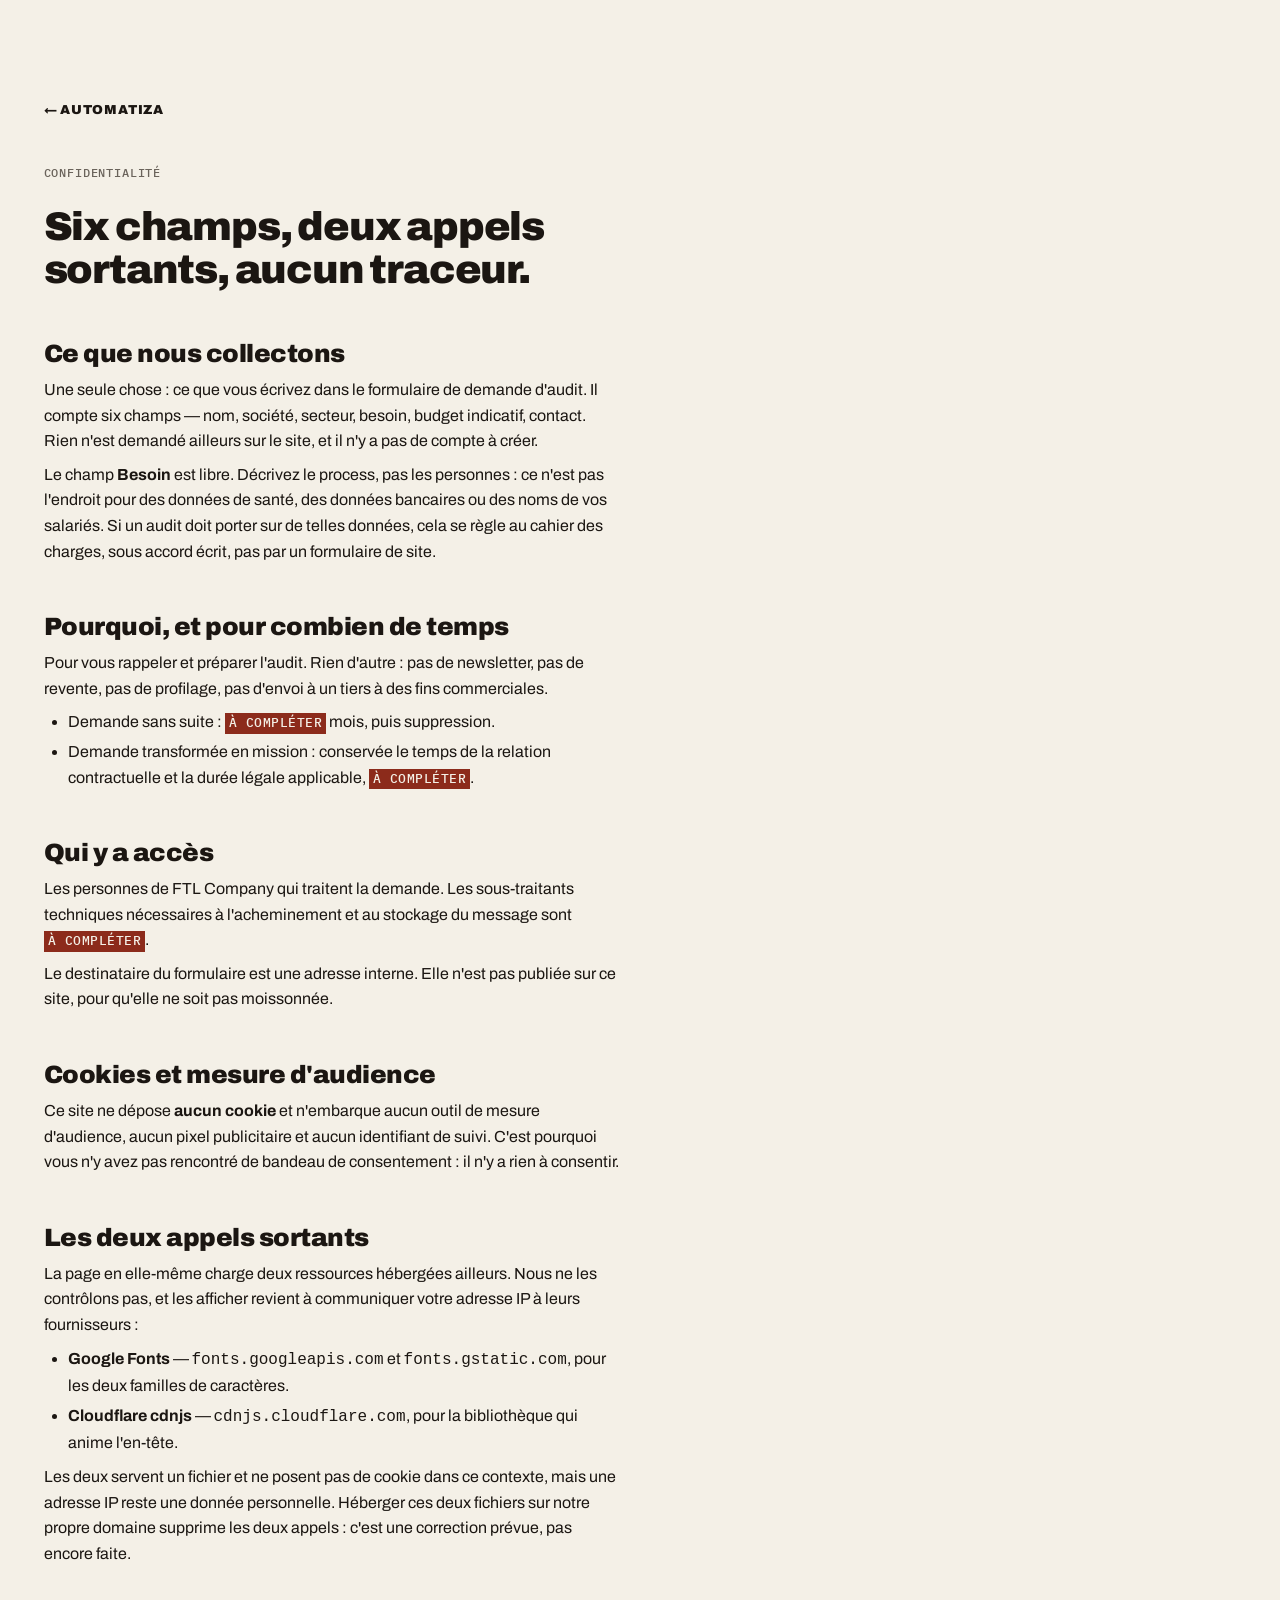
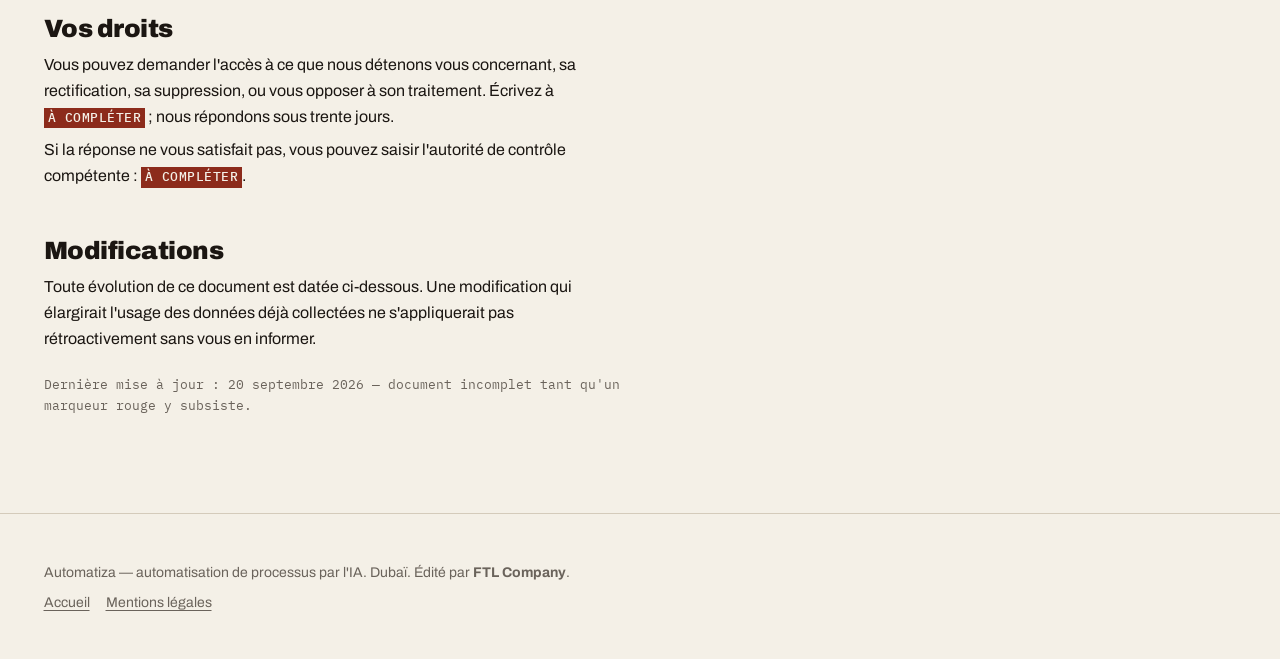
==== confidentialite.html @ 6435402e "Corriger les defauts releves par les deux audits Le tas 1 de l'audit landing-page-design, plus la hi" ====
<!doctype html>
<html lang="fr">
<meta charset="utf-8">
<meta name="viewport" content="width=device-width,initial-scale=1">
<title>Confidentialité — Automatiza</title>
<meta name="description" content="Ce que le formulaire d'audit collecte, où vont les données, et ce que le site appelle en dehors de nos serveurs.">
<meta name="robots" content="noindex">
<link rel="icon" href="favicon.svg" type="image/svg+xml">
<link rel="preconnect" href="https://fonts.gstatic.com" crossorigin>
<link rel="stylesheet" href="https://fonts.googleapis.com/css2?family=Archivo:wdth,wght@62..125,400;62..125,900&family=IBM+Plex+Mono:wght@400;500&display=swap">
<link rel="stylesheet" href="legal.css">

<main>
  <div class="wrap">
    <a class="retour" href="index.html">&#8592; Automatiza</a>
    <span class="eyebrow">Confidentialité</span>
    <h1 class="prose">Six champs, deux appels sortants, aucun traceur.</h1>

    <div class="prose">
      <h2>Ce que nous collectons</h2>
      <p>Une seule chose : ce que vous écrivez dans le formulaire de demande d'audit. Il compte six
        champs — nom, société, secteur, besoin, budget indicatif, contact. Rien n'est demandé
        ailleurs sur le site, et il n'y a pas de compte à créer.</p>
      <p>Le champ <strong>Besoin</strong> est libre. Décrivez le process, pas les personnes : ce
        n'est pas l'endroit pour des données de santé, des données bancaires ou des noms de vos
        salariés. Si un audit doit porter sur de telles données, cela se règle au cahier des
        charges, sous accord écrit, pas par un formulaire de site.</p>

      <h2>Pourquoi, et pour combien de temps</h2>
      <p>Pour vous rappeler et préparer l'audit. Rien d'autre : pas de newsletter, pas de revente,
        pas de profilage, pas d'envoi à un tiers à des fins commerciales.</p>
      <ul>
        <li>Demande sans suite : <span class="todo">à compléter</span> mois, puis suppression.</li>
        <li>Demande transformée en mission : conservée le temps de la relation contractuelle et la
          durée légale applicable, <span class="todo">à compléter</span>.</li>
      </ul>

      <h2>Qui y a accès</h2>
      <p>Les personnes de FTL Company qui traitent la demande. Les sous-traitants techniques
        nécessaires à l'acheminement et au stockage du message sont
        <span class="todo">à compléter</span>.</p>
      <p>Le destinataire du formulaire est une adresse interne. Elle n'est pas publiée sur ce site,
        pour qu'elle ne soit pas moissonnée.</p>

      <h2>Cookies et mesure d'audience</h2>
      <p>Ce site ne dépose <strong>aucun cookie</strong> et n'embarque aucun outil de mesure
        d'audience, aucun pixel publicitaire et aucun identifiant de suivi. C'est pourquoi vous n'y
        avez pas rencontré de bandeau de consentement : il n'y a rien à consentir.</p>

      <h2>Les deux appels sortants</h2>
      <p>La page en elle-même charge deux ressources hébergées ailleurs. Nous ne les contrôlons pas,
        et les afficher revient à communiquer votre adresse IP à leurs fournisseurs :</p>
      <ul>
        <li><strong>Google Fonts</strong> — <code>fonts.googleapis.com</code> et
          <code>fonts.gstatic.com</code>, pour les deux familles de caractères.</li>
        <li><strong>Cloudflare cdnjs</strong> — <code>cdnjs.cloudflare.com</code>, pour la
          bibliothèque qui anime l'en-tête.</li>
      </ul>
      <p>Les deux servent un fichier et ne posent pas de cookie dans ce contexte, mais une adresse IP
        reste une donnée personnelle. Héberger ces deux fichiers sur notre propre domaine supprime
        les deux appels : c'est une correction prévue, pas encore faite.</p>

      <h2>Vos droits</h2>
      <p>Vous pouvez demander l'accès à ce que nous détenons vous concernant, sa rectification, sa
        suppression, ou vous opposer à son traitement. Écrivez à
        <span class="todo">à compléter</span> ; nous répondons sous trente jours.</p>
      <p>Si la réponse ne vous satisfait pas, vous pouvez saisir l'autorité de contrôle compétente :
        <span class="todo">à compléter</span>.</p>

      <h2>Modifications</h2>
      <p>Toute évolution de ce document est datée ci-dessous. Une modification qui élargirait l'usage
        des données déjà collectées ne s'appliquerait pas rétroactivement sans vous en informer.</p>

      <span class="maj">Dernière mise à jour : 20 septembre 2026 &#8212; document incomplet tant
        qu'un marqueur rouge y subsiste.</span>
    </div>
  </div>
</main>

<footer>
  <div class="wrap">
    <p style="margin:0">Automatiza &#8212; automatisation de processus par l'IA. Dubaï.
      Édité par <strong>FTL Company</strong>.</p>
    <nav class="foot-nav" aria-label="Informations légales">
      <a href="index.html">Accueil</a>
      <a href="mentions-legales.html">Mentions légales</a>
    </nav>
  </div>
</footer>
---- legal.css ----
/* Feuille des pages legales. Elles ne portent ni heros, ni plaque, ni RECTO :
   ce sont des pages de texte, et le systeme y tient par la typographie seule.
   Les jetons sont recopies de index.html plutot qu-importes — le prototype n-a
   pas de feuille commune, et en inventer une pour deux pages de texte ferait
   porter a index.html une requete de plus pour rien. */
:root{
  --surface:#F4F0E7; --neutral:#E9E1D2; --border:#D4CBBB;
  --ink:#1B1612; --maigre:#6A635B; --prusse:#0E5071; --erreur:#8C2B1B;
  --s-xs:4px; --s-sm:8px; --s-md:16px; --s-lg:24px; --s-xl:48px; --s-xxl:96px;
  --mesure:36rem;
  --display:Archivo,"Helvetica Neue",Arial,sans-serif;
  --mono:"IBM Plex Mono",ui-monospace,SFMono-Regular,Menlo,monospace;
}
*{box-sizing:border-box}
html{scrollbar-width:thin;scrollbar-color:var(--ink) transparent}
::-webkit-scrollbar{width:8px;height:8px}
::-webkit-scrollbar-track{background:transparent}
::-webkit-scrollbar-thumb{background:var(--ink);border-radius:0}
body{margin:0;background:var(--surface);color:var(--ink);font-family:var(--display);
     font-size:16px;line-height:1.6;-webkit-font-smoothing:antialiased}

.wrap{padding-inline:clamp(16px,3.4vw,48px);padding-block:var(--s-xxl);
      max-width:1280px;margin:0 auto}
.prose{max-width:var(--mesure)}
h1{font-family:var(--display);font-weight:900;font-size:clamp(28px,4.4vw,40px);
   line-height:1.08;letter-spacing:-.03em;text-wrap:balance;margin:0}
h2{font-family:var(--display);font-weight:900;font-size:clamp(20px,2.6vw,25px);
   line-height:1.2;letter-spacing:-.02em;text-wrap:balance;margin:var(--s-xl) 0 var(--s-sm)}
p,li{text-wrap:pretty}
p{margin:var(--s-sm) 0 0}
ul{margin:var(--s-sm) 0 0;padding-left:var(--s-lg)}
li{margin-top:var(--s-xs)}
.eyebrow{display:block;color:var(--maigre);margin-bottom:var(--s-lg);
  font-family:var(--mono);font-weight:500;font-size:12px;line-height:1.3;
  letter-spacing:.07em;text-transform:uppercase}
.maj{display:block;margin-top:var(--s-lg);color:var(--maigre);
  font-family:var(--mono);font-weight:400;font-size:13px}
.filet{border:0;height:1px;background:var(--border);margin:var(--s-xl) 0}

/* Les trous. Ce sont des donnees d-etat civil d-entreprise : numero de registre,
   adresse, hebergeur. Elles ne s-inventent pas, et une mention legale inventee
   est pire que pas de mention legale du tout. Elles sont donc marquees, en
   rouge et en capitales, pour qu-aucune ne parte en production sans etre vue. */
.todo{display:inline-block;background:var(--erreur);color:var(--surface);
  padding:0 var(--s-xs);font-family:var(--mono);font-weight:500;font-size:13px;
  letter-spacing:.04em;text-transform:uppercase}

a{color:var(--prusse);text-decoration:underline;text-underline-offset:3px;
  text-decoration-thickness:1px;transition:color 120ms cubic-bezier(.2,0,0,1)}
a:hover{color:var(--ink)}
a:active{opacity:.7}
a:focus-visible{outline:2px solid var(--prusse);outline-offset:2px}

.retour{display:inline-block;margin-bottom:var(--s-xl);
  font-family:var(--display);font-weight:900;font-size:13px;line-height:1;
  letter-spacing:.06em;text-transform:uppercase;text-decoration:none;color:var(--ink)}
.retour:hover{color:var(--prusse)}

footer{border-top:1px solid var(--border);color:var(--maigre);font-size:14px}
footer .wrap{padding-block:var(--s-xl)}
footer a{color:var(--maigre)}
footer a:hover{color:var(--ink)}
.foot-nav{display:flex;gap:var(--s-md);flex-wrap:wrap;margin-top:var(--s-sm)}

@media (prefers-reduced-motion:reduce){*{transition:none!important}}
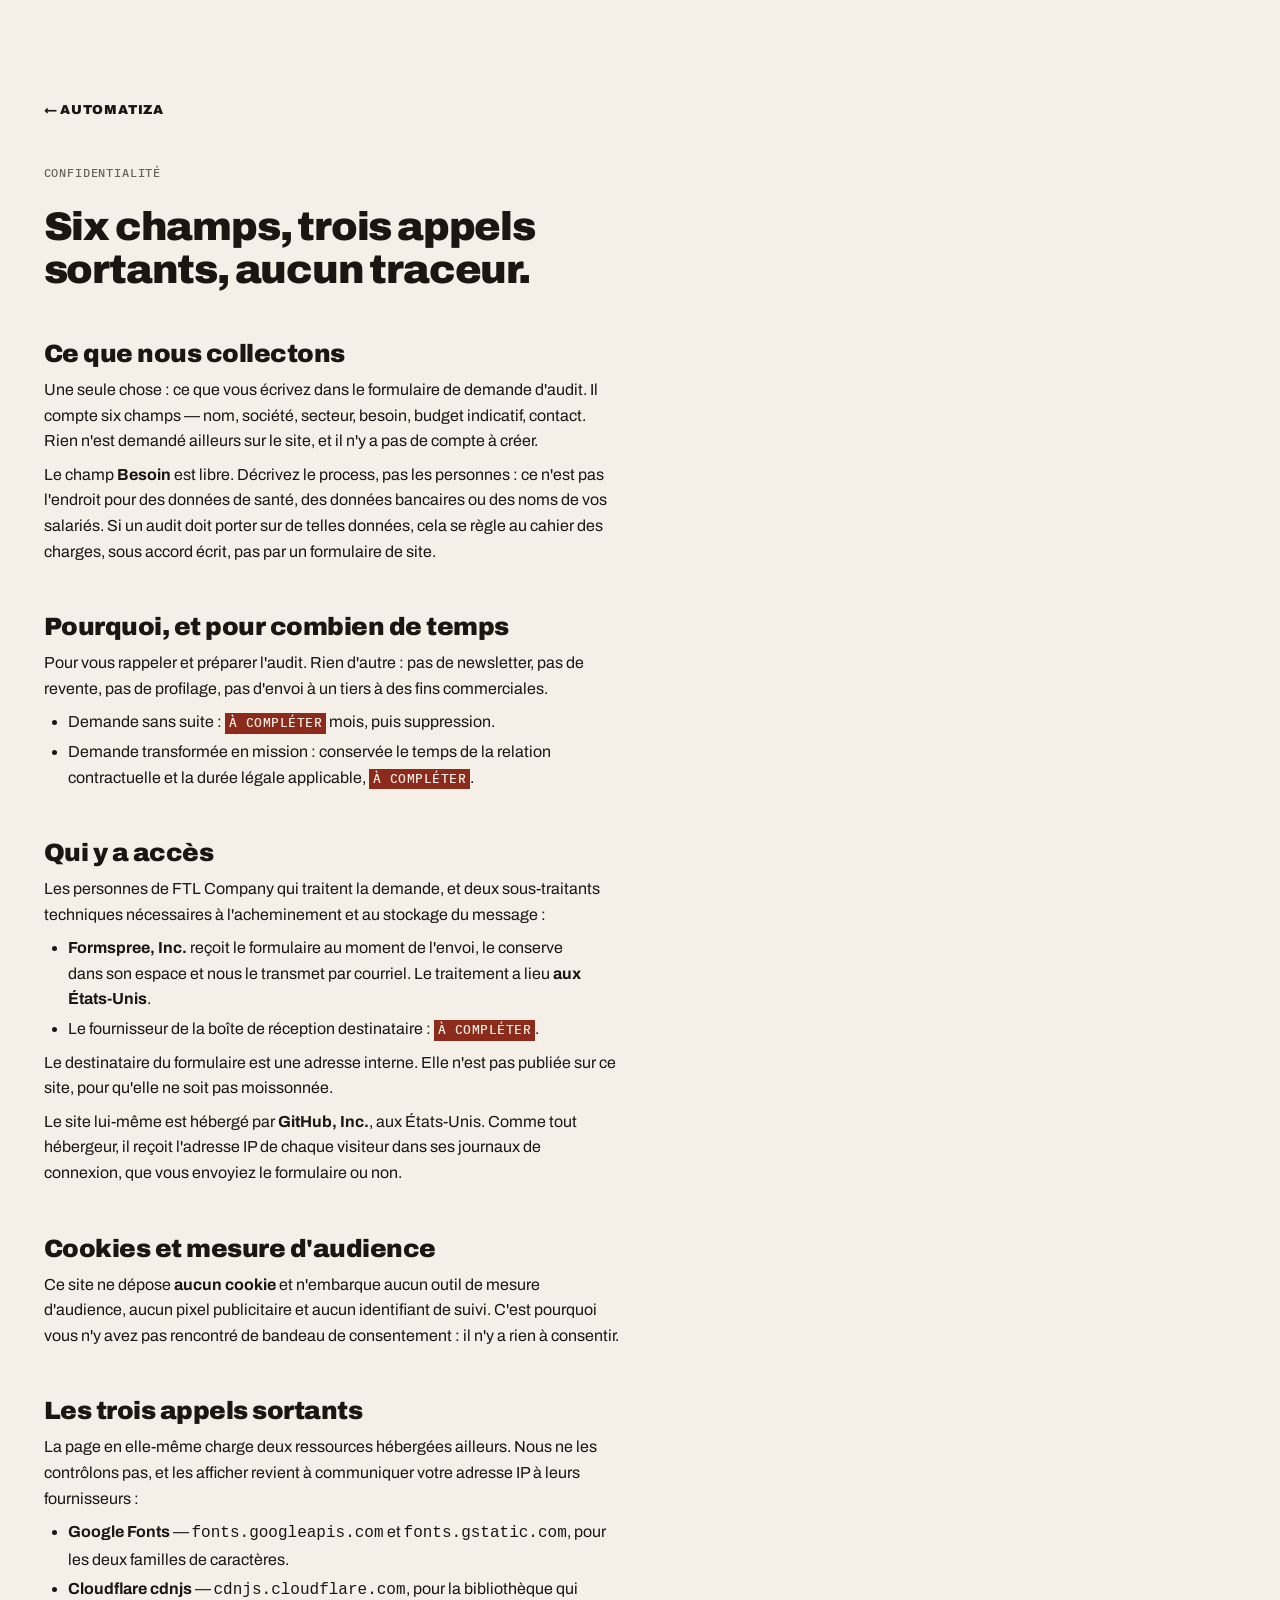
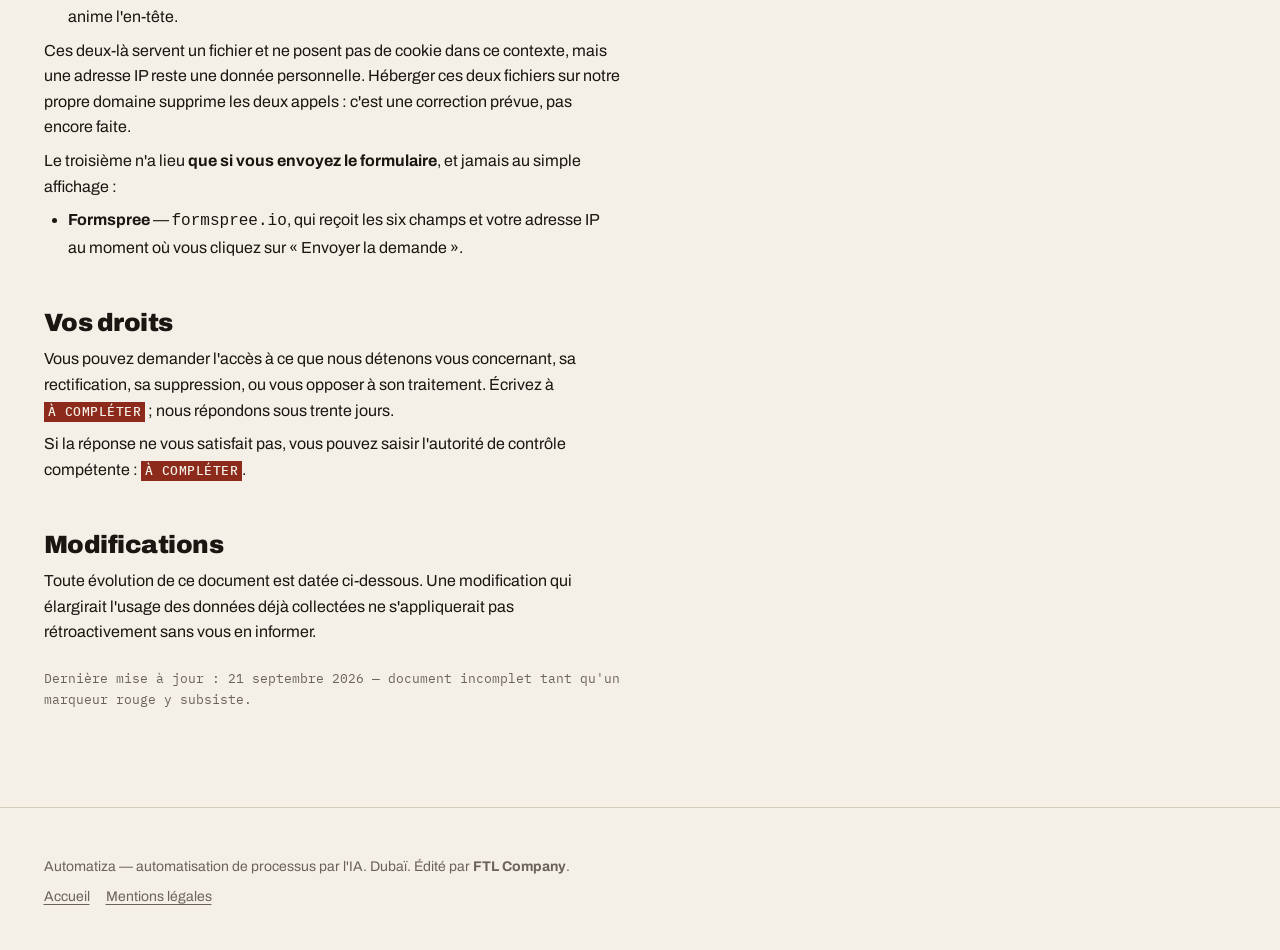
==== commit 65728b10: "Brancher le formulaire sur Formspree (mbglodee), et le dire ENVOI = "https://formspree.io/f/mbglodee" ====
--- a/confidentialite.html
+++ b/confidentialite.html
@@ -14,7 +14,7 @@
   <div class="wrap">
     <a class="retour" href="index.html">&#8592; Automatiza</a>
     <span class="eyebrow">Confidentialité</span>
-    <h1 class="prose">Six champs, deux appels sortants, aucun traceur.</h1>
+    <h1 class="prose">Six champs, trois appels sortants, aucun traceur.</h1>
 
     <div class="prose">
       <h2>Ce que nous collectons</h2>
@@ -36,18 +36,27 @@
       </ul>
 
       <h2>Qui y a accès</h2>
-      <p>Les personnes de FTL Company qui traitent la demande. Les sous-traitants techniques
-        nécessaires à l'acheminement et au stockage du message sont
-        <span class="todo">à compléter</span>.</p>
+      <p>Les personnes de FTL Company qui traitent la demande, et deux sous-traitants techniques
+        nécessaires à l'acheminement et au stockage du message :</p>
+      <ul>
+        <li><strong>Formspree, Inc.</strong> reçoit le formulaire au moment de l'envoi, le conserve
+          dans son espace et nous le transmet par courriel. Le traitement a lieu
+          <strong>aux États-Unis</strong>.</li>
+        <li>Le fournisseur de la boîte de réception destinataire :
+          <span class="todo">à compléter</span>.</li>
+      </ul>
       <p>Le destinataire du formulaire est une adresse interne. Elle n'est pas publiée sur ce site,
         pour qu'elle ne soit pas moissonnée.</p>
+      <p>Le site lui-même est hébergé par <strong>GitHub, Inc.</strong>, aux États-Unis. Comme tout
+        hébergeur, il reçoit l'adresse IP de chaque visiteur dans ses journaux de connexion, que vous
+        envoyiez le formulaire ou non.</p>
 
       <h2>Cookies et mesure d'audience</h2>
       <p>Ce site ne dépose <strong>aucun cookie</strong> et n'embarque aucun outil de mesure
         d'audience, aucun pixel publicitaire et aucun identifiant de suivi. C'est pourquoi vous n'y
         avez pas rencontré de bandeau de consentement : il n'y a rien à consentir.</p>
 
-      <h2>Les deux appels sortants</h2>
+      <h2>Les trois appels sortants</h2>
       <p>La page en elle-même charge deux ressources hébergées ailleurs. Nous ne les contrôlons pas,
         et les afficher revient à communiquer votre adresse IP à leurs fournisseurs :</p>
       <ul>
@@ -56,9 +65,15 @@
         <li><strong>Cloudflare cdnjs</strong> — <code>cdnjs.cloudflare.com</code>, pour la
           bibliothèque qui anime l'en-tête.</li>
       </ul>
-      <p>Les deux servent un fichier et ne posent pas de cookie dans ce contexte, mais une adresse IP
-        reste une donnée personnelle. Héberger ces deux fichiers sur notre propre domaine supprime
-        les deux appels : c'est une correction prévue, pas encore faite.</p>
+      <p>Ces deux-là servent un fichier et ne posent pas de cookie dans ce contexte, mais une adresse
+        IP reste une donnée personnelle. Héberger ces deux fichiers sur notre propre domaine
+        supprime les deux appels : c'est une correction prévue, pas encore faite.</p>
+      <p>Le troisième n'a lieu <strong>que si vous envoyez le formulaire</strong>, et jamais au
+        simple affichage :</p>
+      <ul>
+        <li><strong>Formspree</strong> — <code>formspree.io</code>, qui reçoit les six champs et
+          votre adresse IP au moment où vous cliquez sur « Envoyer la demande ».</li>
+      </ul>
 
       <h2>Vos droits</h2>
       <p>Vous pouvez demander l'accès à ce que nous détenons vous concernant, sa rectification, sa
@@ -71,7 +86,7 @@
       <p>Toute évolution de ce document est datée ci-dessous. Une modification qui élargirait l'usage
         des données déjà collectées ne s'appliquerait pas rétroactivement sans vous en informer.</p>
 
-      <span class="maj">Dernière mise à jour : 20 septembre 2026 &#8212; document incomplet tant
+      <span class="maj">Dernière mise à jour : 21 septembre 2026 &#8212; document incomplet tant
         qu'un marqueur rouge y subsiste.</span>
     </div>
   </div>
